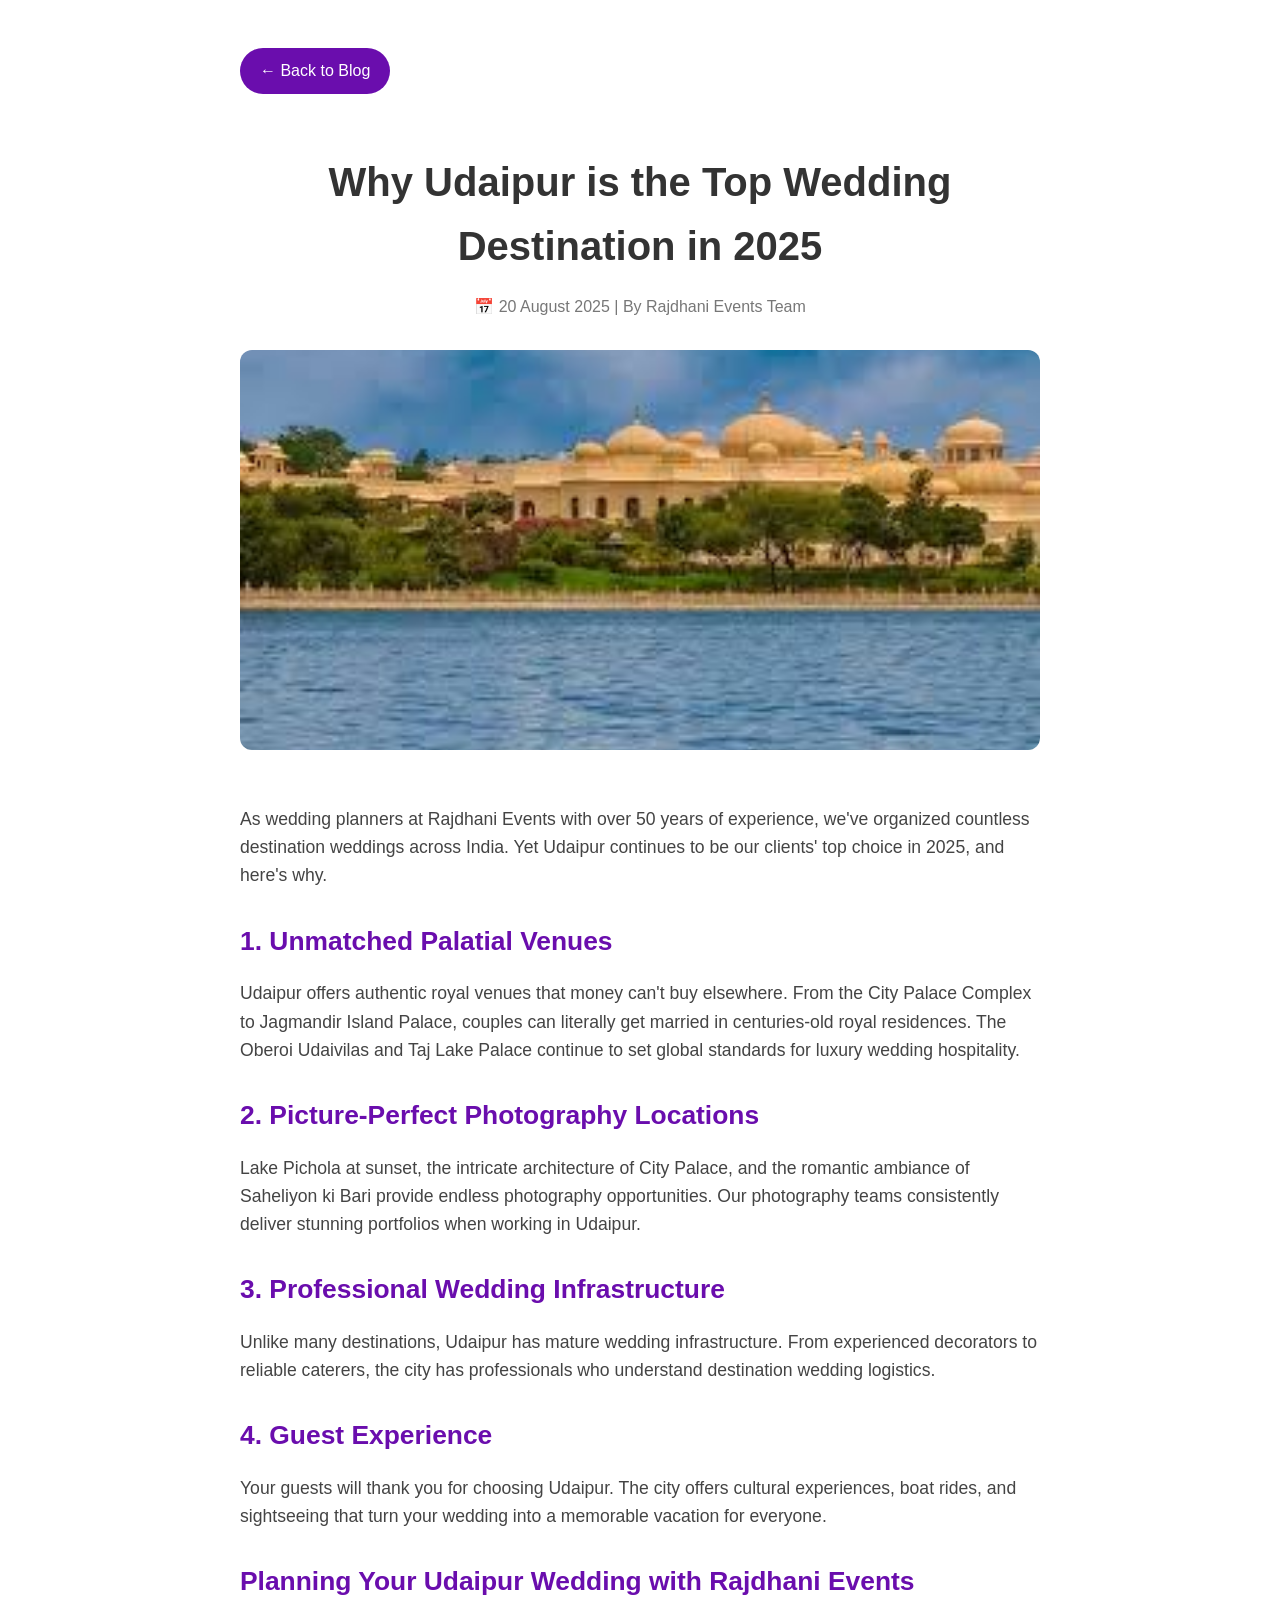
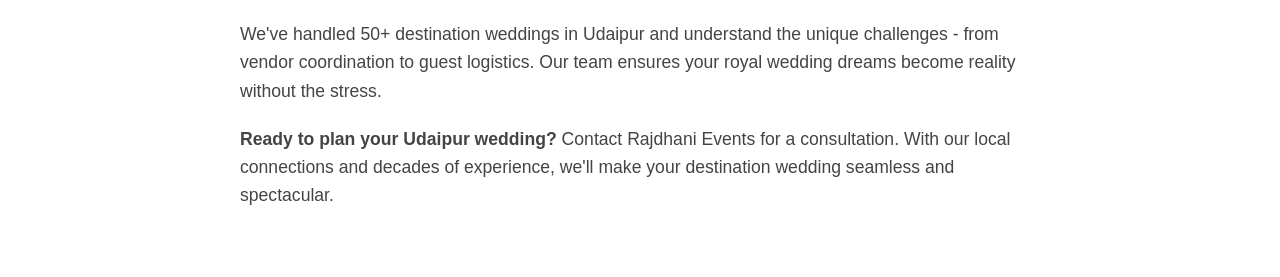
==== blogs/blog1.html @ fc207398 "Add website files" ====
<!DOCTYPE html>
<html lang="en">
<head>
  <meta charset="UTF-8">
  <meta name="viewport" content="width=device-width, initial-scale=1.0">
  <title>Why Udaipur is the Top Wedding Destination in 2025 | Rajdhani Events</title>
  <meta name="description" content="Discover why Udaipur remains the top wedding destination in 2025. Expert insights from Rajdhani Events on palatial venues, photography spots, and wedding planning tips.">
  <style>
    /* Blog Page Styles */
.blog-page {
  max-width: 800px;
  margin: 0 auto;
  padding: 40px 20px;
  font-family: 'Poppins', sans-serif;
  line-height: 1.6;
}

.blog-page h1 {
  font-size: 2.5rem;
  color: #333;
  margin-bottom: 10px;
  text-align: center;
}

.blog-page .blog-date {
  text-align: center;
  color: #777;
  margin-bottom: 30px;
  font-size: 1rem;
}

.blog-image {
  width: 100%;
  height: 400px;
  object-fit: cover;
  border-radius: 12px;
  margin-bottom: 30px;
}

.blog-text {
  font-size: 1.1rem;
  color: #444;
}

.blog-text h2 {
  color: #6a0dad;
  margin-top: 30px;
  margin-bottom: 15px;
}

.blog-text p {
  margin-bottom: 20px;
}

/* Back button */
.back-button {
  background: #6a0dad;
  color: white;
  padding: 10px 20px;
  text-decoration: none;
  border-radius: 25px;
  display: inline-block;
  margin-bottom: 30px;
  transition: background 0.3s;
}

.back-button:hover {
  background: #5a0b9a;
}
  </style>
</head>
<body>
<div class="blog-page">
  <a href="../index.html#blogs" class="back-button">← Back to Blog</a>
  
  <h1>Why Udaipur is the Top Wedding Destination in 2025</h1>
  <p class="blog-date">📅 20 August 2025 | By Rajdhani Events Team</p>
  
  <img src="../images/blog1.jpg" alt="Udaipur Wedding at Lake Palace" class="blog-image">
  
  <div class="blog-text">
    <p>As wedding planners at Rajdhani Events with over 50 years of experience, we've organized countless destination weddings across India. Yet Udaipur continues to be our clients' top choice in 2025, and here's why.</p>
    
    <h2>1. Unmatched Palatial Venues</h2>
    <p>Udaipur offers authentic royal venues that money can't buy elsewhere. From the City Palace Complex to Jagmandir Island Palace, couples can literally get married in centuries-old royal residences. The Oberoi Udaivilas and Taj Lake Palace continue to set global standards for luxury wedding hospitality.</p>
    
    <h2>2. Picture-Perfect Photography Locations</h2>
    <p>Lake Pichola at sunset, the intricate architecture of City Palace, and the romantic ambiance of Saheliyon ki Bari provide endless photography opportunities. Our photography teams consistently deliver stunning portfolios when working in Udaipur.</p>
    
    <h2>3. Professional Wedding Infrastructure</h2>
    <p>Unlike many destinations, Udaipur has mature wedding infrastructure. From experienced decorators to reliable caterers, the city has professionals who understand destination wedding logistics.</p>
    
    <h2>4. Guest Experience</h2>
    <p>Your guests will thank you for choosing Udaipur. The city offers cultural experiences, boat rides, and sightseeing that turn your wedding into a memorable vacation for everyone.</p>
    
    <h2>Planning Your Udaipur Wedding with Rajdhani Events</h2>
    <p>We've handled 50+ destination weddings in Udaipur and understand the unique challenges - from vendor coordination to guest logistics. Our team ensures your royal wedding dreams become reality without the stress.</p>
    
    <p><strong>Ready to plan your Udaipur wedding?</strong> Contact Rajdhani Events for a consultation. With our local connections and decades of experience, we'll make your destination wedding seamless and spectacular.</p>
  </div>
</div>
</body>
</html>
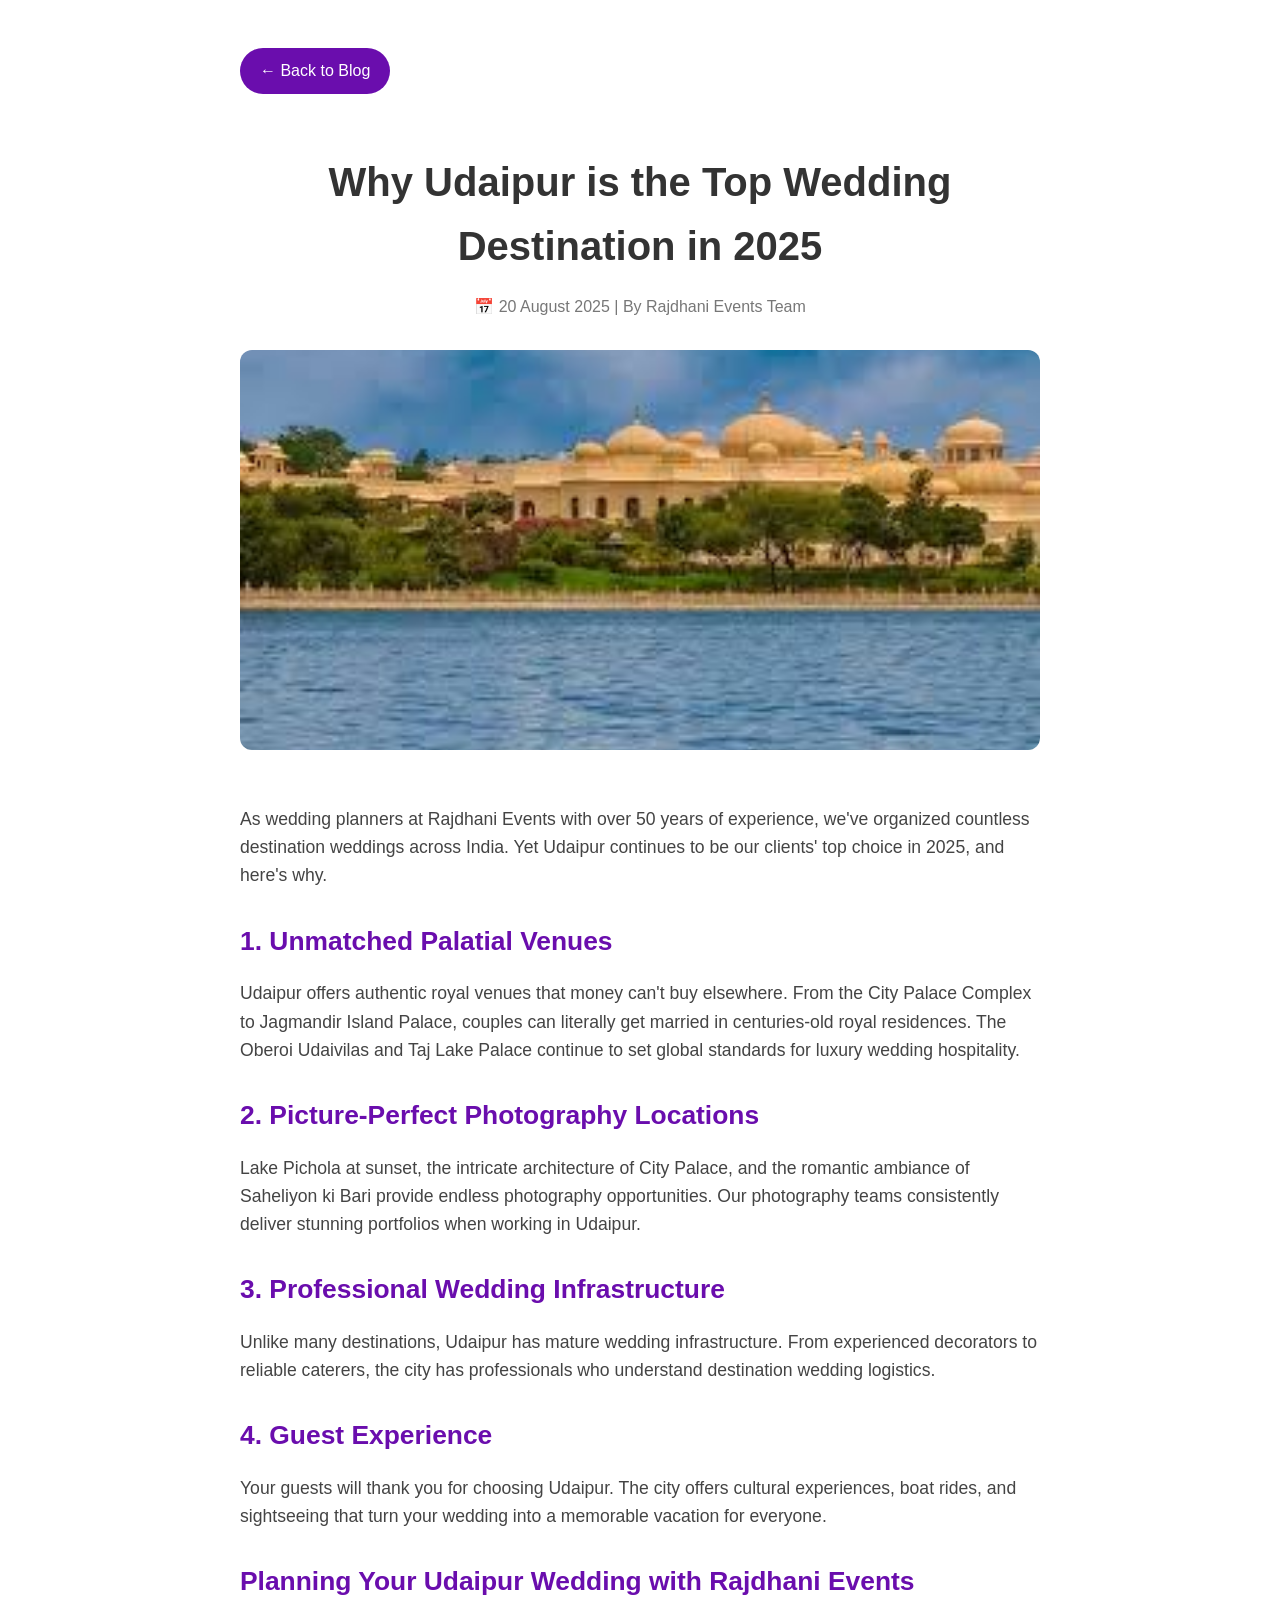
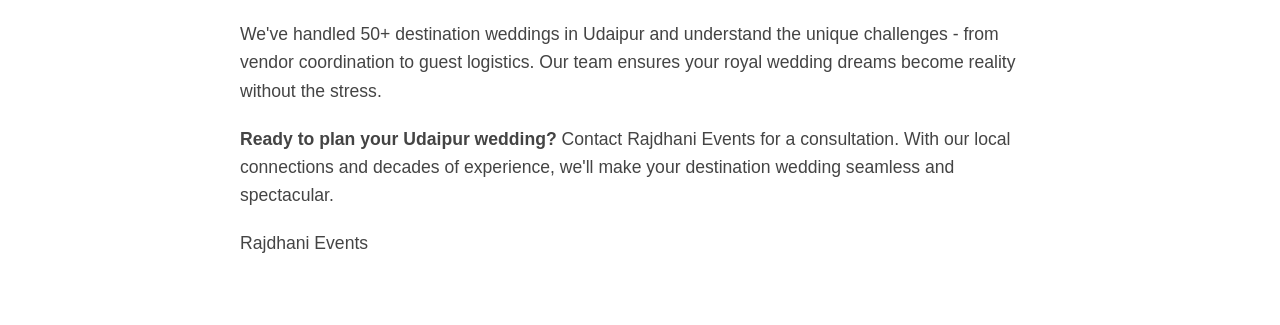
==== commit 9ece84f6: "Update README - 1" ====
--- a/blogs/blog1.html
+++ b/blogs/blog1.html
@@ -97,6 +97,7 @@
     <p>We've handled 50+ destination weddings in Udaipur and understand the unique challenges - from vendor coordination to guest logistics. Our team ensures your royal wedding dreams become reality without the stress.</p>
     
     <p><strong>Ready to plan your Udaipur wedding?</strong> Contact Rajdhani Events for a consultation. With our local connections and decades of experience, we'll make your destination wedding seamless and spectacular.</p>
+    <p>Rajdhani Events </p>
   </div>
 </div>
 </body>
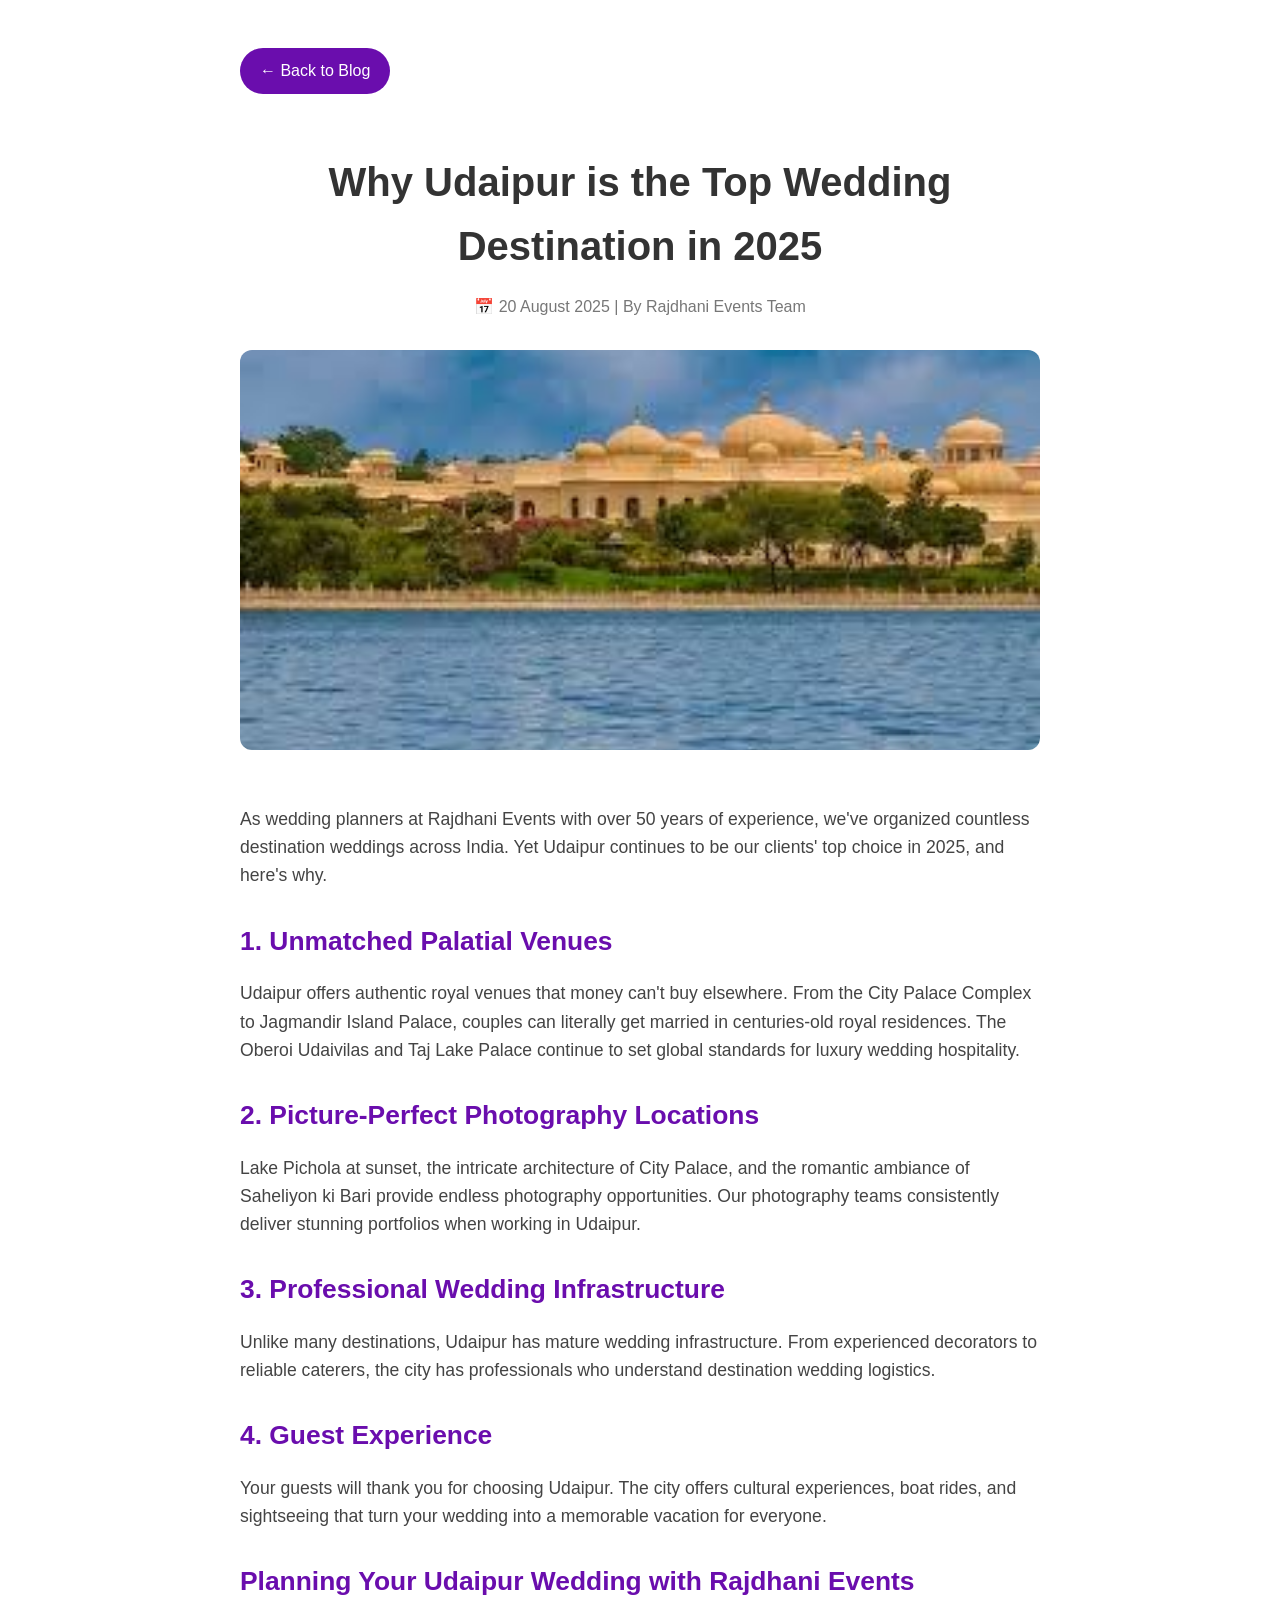
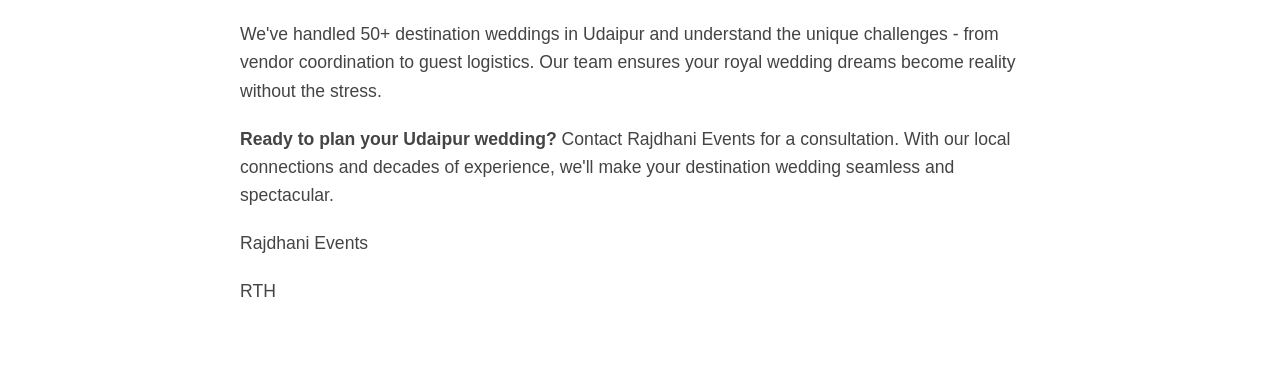
==== commit 61f68aa4: "Update  - 1" ====
--- a/blogs/blog1.html
+++ b/blogs/blog1.html
@@ -98,6 +98,8 @@
     
     <p><strong>Ready to plan your Udaipur wedding?</strong> Contact Rajdhani Events for a consultation. With our local connections and decades of experience, we'll make your destination wedding seamless and spectacular.</p>
     <p>Rajdhani Events </p>
+    <p>RTH</p>
+
   </div>
 </div>
 </body>
